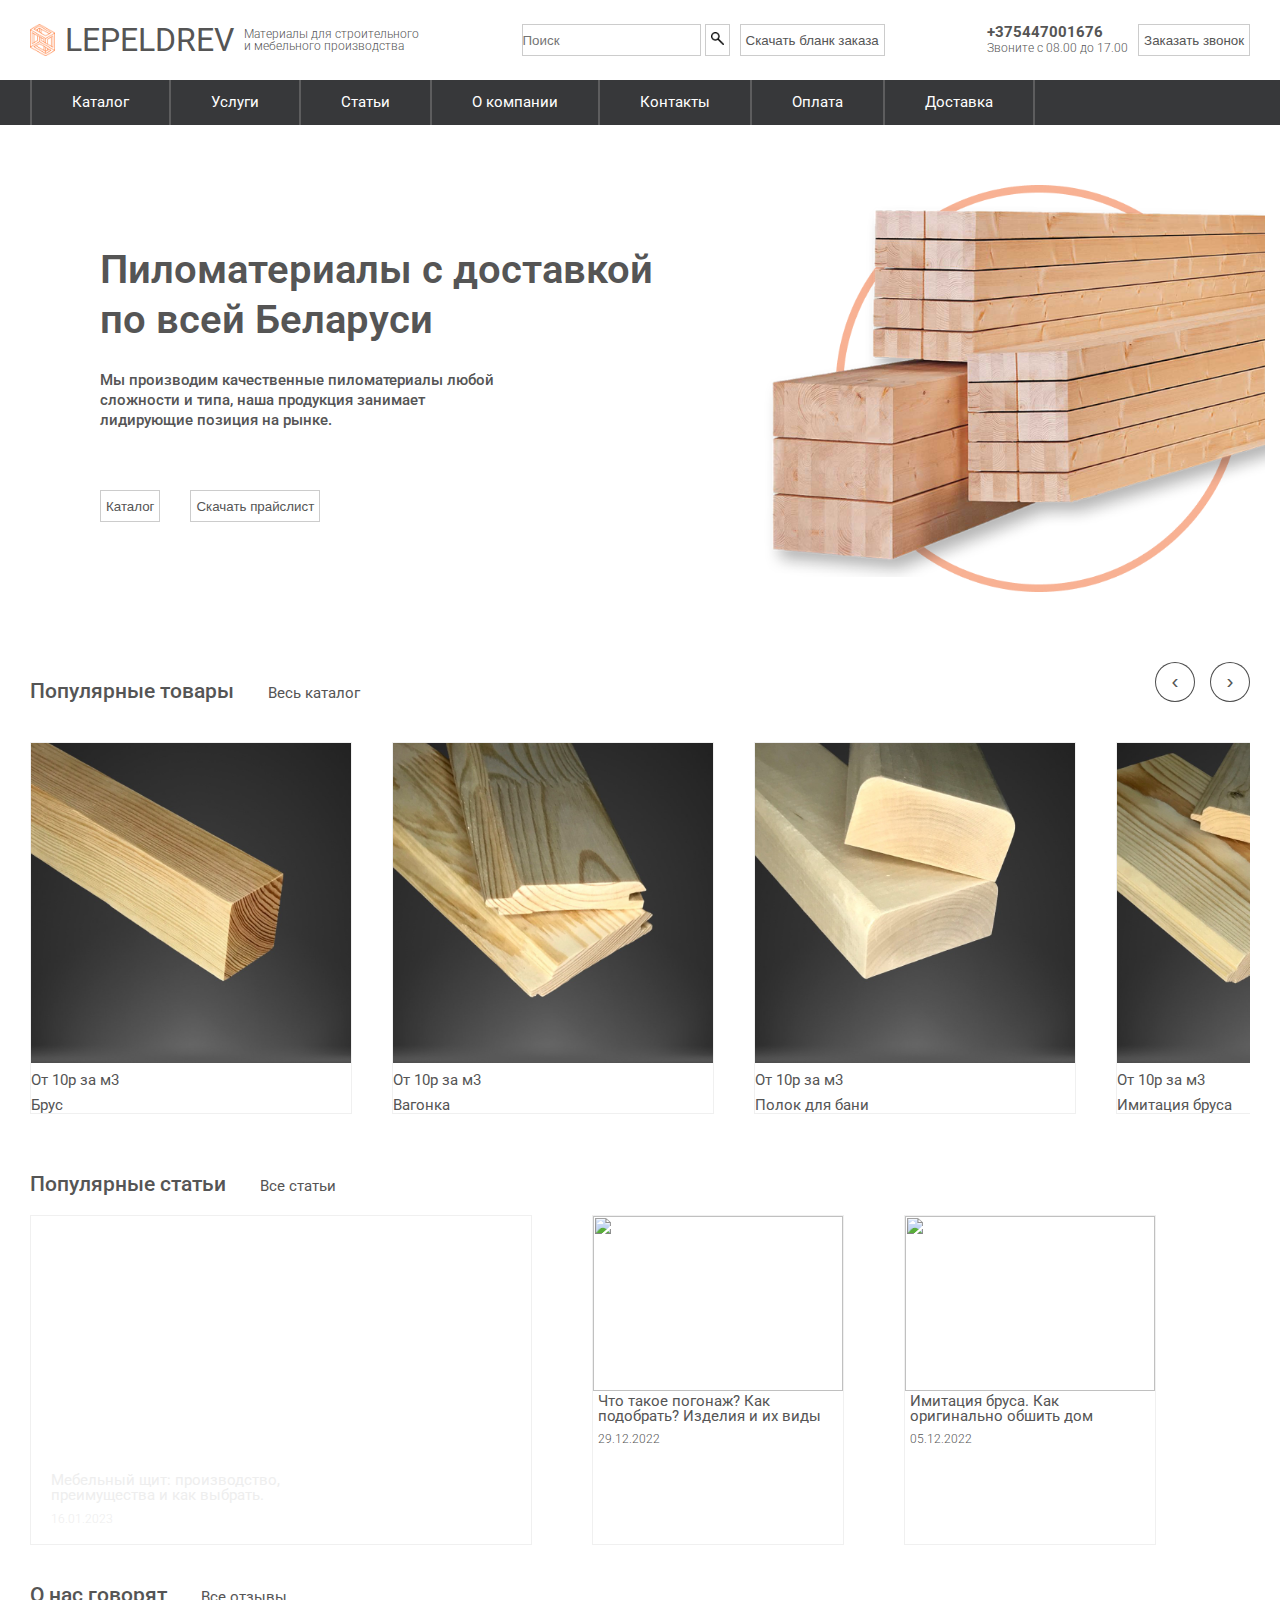
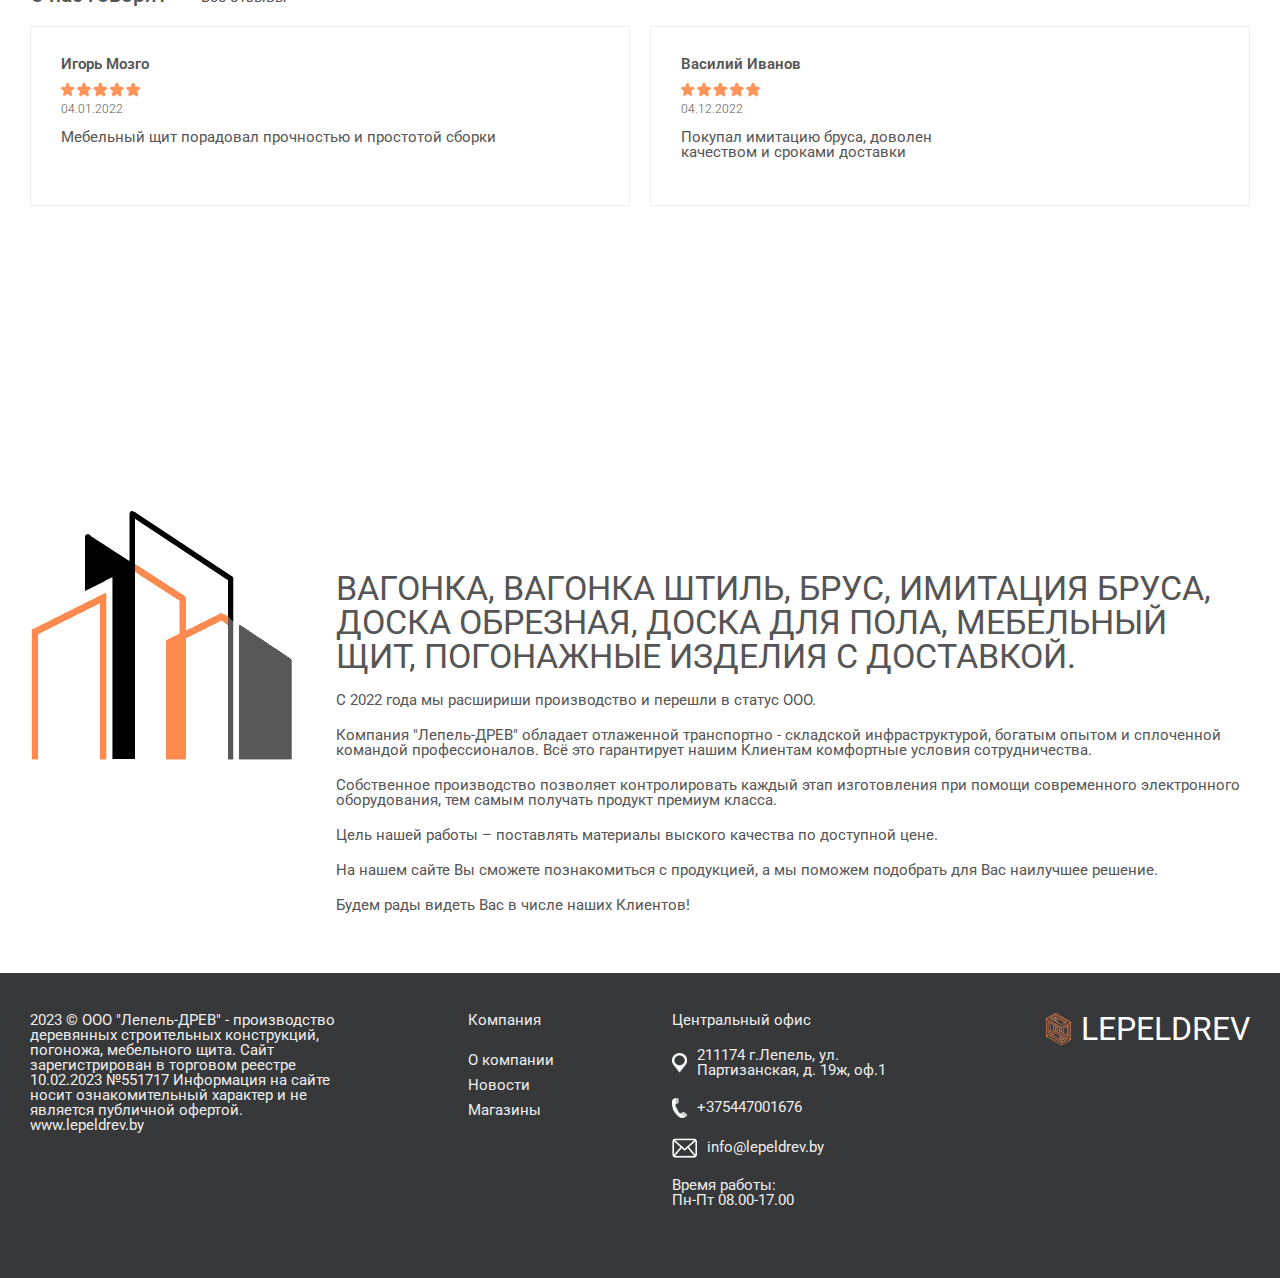
==== pages/index.html @ f9619d04 "add new project" ====
<!DOCTYPE html>
<html lang="en">

<head>
    <meta charset="UTF-8">
    <meta http-equiv="X-UA-Compatible" content="IE=edge">
    <meta name="viewport" content="width=device-width, initial-scale=1.0">
    <link rel="stylesheet" href="../styles/style.css">
    <link rel="shortcut icon" href="../assets/icons/logo.png" type="image/png">
    <title>LEPELDREV - Материалы для строительного
        и мебельного производства</title>
</head>

<body>
    <div class="mobile__menu border__smooth container">
        <div class="button__close-list">
            <img class="close__img" src="../assets/icons/close.png" alt="#">
        </div>

        <ul class="mobile__menu-list">
            <li><a class="smooth__text large__text links__orange" href="../pages/catalog.html">Каталог</a></li>
            <li><a class="smooth__text large__text links__orange" href="#">Услуги</a></li>
            <li><a class="smooth__text large__text links__orange" href="#">Статьи</a></li>
            <li><a class="smooth__text large__text links__orange" href="#company">О компании</a></li>
            <li><a class="smooth__text large__text links__orange" href="#footer">Контакты</a></li>
            <li><a class="smooth__text large__text links__orange" href="">Оплата</a></li>
            <li><a class="smooth__text large__text links__orange" href="">Доставка</a></li>
        </ul>
        <a class="number smooth__text large__text" href="tel: +375447001676"><span>+375447001676</span><br>
            <span class="smooth__text medium__text">Звоните с 08.00 до 17.00</span>
        </a>
    </div>

    <header id="header">
        <div class="header__content wrapper">
            <div class="header__content-top row container">

                <div class="top__item-mobile">
                    <a href="../pages/index.html" class="row">
                        <img class="top__logo-img logo" src="#" alt="icon">
                        <span>LEPELDREV</span>
                    </a>
                </div>
                <div class="top__item-mobile">
                    <img class="top__burger-menu" src="../assets/icons/Burger.png" alt="burger">
                </div>

                <div class="logo top__item row">
                    <a href="../pages/index.html" class="row">
                        <img class="top__logo-img logo" src="#" alt="icon">
                        <span>LEPELDREV</span>
                    </a>


                    <div class="top__info">
                        <h1 class="top__info-title smooth__text small__text">Материалы для строительного<br>и мебельного
                            производства
                        </h1>
                    </div>
                </div>
                <div class="row top__item">
                    <form action="get" class="top__search">
                        <input class="search" type="search" placeholder="Поиск">
                        <button class="button" type="submit">
                            <img class="search__logo" src="" alt="img">
                        </button>
                    </form>

                    <a href="../assets/files/blank_zakaza.xlsx" download><button class="button top__download">Скачать
                            бланк заказа</button></a>
                </div>

                <div class="row top__item ">
                    <div class="top__number ">
                        <a class="number smooth__text" href="tel: +375447001676"><span>+375447001676</span><br>
                            <span class="smooth__text small__text">Звоните с 08.00 до 17.00</span>
                        </a>
                    </div>

                    <button class="button top__button button__call button__bg-orange">Заказать звонок</button>
                </div>

            </div>

            <div class="header__content-middle smooth__bg container"><!--меню с ссылками-->
                <nav class="middle__menu white__text nav__menu-mobile">
                    <ul class="row">
                        <li class="middle__item"><a href="../pages/catalog.html">Каталог</a></li>
                        <li class="middle__item"><a href="#">Услуги</a></li>
                        <li class="middle__item"><a href="#">Статьи</a></li>
                        <li class="middle__item"><a href="#company">О компании</a></li>
                        <li class="middle__item"><a href="#footer">Контакты</a></li>
                        <li class="middle__item"><a href="">Оплата</a></li>
                        <li class="middle__item"><a href="">Доставка</a></li>
                    </ul>
                </nav>
            </div>
        </div>
    </header>

    <main>
        <section class="about ">
            <div class="about__content wrapper">
                <div class="about__content-left">
                    <h2 class="about__title">Пиломатериалы с доставкой
                        по всей Беларуси</h2>
                    <p class="about__text">Мы производим качественные пиломатериалы
                        любой сложности и типа, наша продукция занимает
                        лидирующие позиция на рынке.</p>
                    <div class="about__buttons">
                        <button class="button button__bg-orange border__black ">Каталог</button>
                        <button class="button border__black">Скачать прайслист</button>
                    </div>
                </div>
            </div>
        </section>

        <section class="goods container wrapper">
            <div class="goods__tittle section__title">
                <div class="main__title">
                    <h2 class="large__text">Популярные товары</h2>
                    <a class="title__link medium__text smooth__text" href="">Весь каталог</a>
                </div>
                <div class="goods__buttons">
                    <button
                        class="button__circle button__circle-left border__black large__text"><span>&#8249;</span></button>
                    <button
                        class="button__circle button__circle-right border__black large__text"><span>&#8250;</span></button>
                </div>
            </div>
            <div class="goods__slider">
                <div class="goods__slider-line">
                    <div class="goods__item border__smooth hover__shadow">
                        <img src="../assets/pictures/t_brus_1.jpg" alt="img">
                        <span class="medium__text">От 10р за м3</span>
                        <span class="medium__text">Брус</span>
                    </div>
                    <div class="goods__item border__smooth hover__shadow">
                        <img src="../assets/pictures/t_vagonka.jpg" alt="img">
                        <span class="medium__text">От 10р за м3</span>
                        <span class="medium__text">Вагонка</span>
                    </div>
                    <div class="goods__item border__smooth hover__shadow">
                        <img src="../assets/pictures/t_polok_1.jpg" alt="img">
                        <span class="medium__text">От 10р за м3</span>
                        <span class="medium__text">Полок для бани</span>
                    </div>
                    <div class="goods__item border__smooth hover__shadow">
                        <img src="../assets/pictures/t_imitacya_2.jpg" alt="img">
                        <span class="medium__text">От 10р за м3</span>
                        <span class="medium__text">Имитация бруса</span>
                    </div>
                    <div class="goods__item border__smooth hover__shadow">
                        <img src="../assets/pictures/t_pogonazh_1.jpg" alt="img">
                        <span class="medium__text">От 10р за м3</span>
                        <span class="medium__text">Погонаж</span>
                    </div>
                </div>
            </div>
        </section>
        <section class="news container wrapper">
            <div class="main__title section__title">
                <h2 class="large__text">Популярные статьи</h2>
                <a class="title__link medium__text smooth__text" href="">Все статьи</a>
            </div>
            <div class="news__cards">
                <a class="news__item border__smooth hover__shadow" href="">
                    <div class="news__item1">
                        <div class="news__item-text">
                            <h3 class="white__text large__text medium__text">Мебельный щит: производство,<br>
                                преимущества и как
                                выбрать.</h3>
                            <span class="white__text small__text">16.01.2023</span>
                        </div>
                    </div>
                </a>

                <div class="news__item border__smooth hover__shadow">
                    <a href="#">
                        <img class="news__item-image" src="../assets/pictures/plintus.jpg">
                        <div class="news__item-text2">
                            <h3 class="medium__text smooth__text">Что такое погонаж? Как подобрать? Изделия и их виды
                            </h3>
                            <span class="small__text smooth__text">29.12.2022</span>
                        </div>

                    </a>
                </div>

                <div class="news__item border__smooth hover__shadow">
                    <a href="#">
                        <img class="news__item-image" src="../assets/pictures/fsh.jpg">
                        <div class="news__item-text2">
                            <h3 class="medium__text smooth__text">Имитация бруса. Как оригинально обшить дом</h3>
                            <span class="small__text smooth__text">05.12.2022</span>
                        </div>

                    </a>
                </div>


            </div>
        </section>

        <section class="reviews container wrapper"> <!--отзывы покупателей (повышает лояльность)-->
            <div class="main__title section__title">
                <h2 class="large__text">О нас говорят</h2>
                <a class="title__link medium__text smooth__text" href="">Все отзывы</a>
            </div>
            <div class="reviews__slider">
                <div class="reviews__cards row">
                    <div class="reviews__item border__smooth hover__shadow">
                        <h4 class="middle__text revievs__name">Игорь Мозго</h4>
                        <img src="../assets/icons/5star.png" alt="ico">
                        <span class="small__text">04.01.2022</span>
                        <p>Мебельный щит порадовал прочностью и простотой сборки</p>
                    </div>
                    <div class="reviews__item border__smooth hover__shadow">
                        <h4 class="middle__text revievs__name">Василий Иванов</h4>
                        <img src="../assets/icons/5star.png" alt="ico">
                        <span class="small__text">04.12.2022</span>
                        <p>Покупал имитацию бруса, доволен<br> качеством и сроками доставки</p>
                    </div>
                </div>
            </div>
        </section>

        <div class="info"></div>

        <section class="compamy container wrapper" id="company">
            <div class="leftblock">
                <img src="../assets/icons/logo2.png" alt="">
            </div>
            <div class="rightblock">
                <h2>ВАГОНКА, ВАГОНКА ШТИЛЬ, БРУС, ИМИТАЦИЯ БРУСА, ДОСКА ОБРЕЗНАЯ, ДОСКА ДЛЯ ПОЛА, МЕБЕЛЬНЫЙ ЩИТ,
                    ПОГОНАЖНЫЕ ИЗДЕЛИЯ С ДОСТАВКОЙ.</h2>

                <p>С 2022 года мы расшириши производство и перешли в статус ООО.</p>

                <p>Компания "Лепель-ДРЕВ" обладает отлаженной транспортно - складской инфраструктурой, богатым
                    опытом и сплоченной командой профессионалов. Всё это гарантирует нашим Клиентам комфортные
                    условия сотрудничества.</p>

                <p>Собственное производство позволяет контролировать каждый этап изготовления при помощи современного
                    электронного оборудования, тем самым получать продукт премиум класса.</p>

                <p>Цель нашей работы – поставлять материалы выского качества по доступной цене.</p>

                <p>На нашем сайте Вы сможете познакомиться с продукцией, а мы поможем подобрать для Вас
                    наилучшее решение.</p>

                <p>Будем рады видеть Вас в числе наших Клиентов!</p>
            </div>
        </section>

    </main>
    <footer id="footer" class="smooth__bg">
        <div class="container footer__content">
            <div class="footer__text">
                <p class=" white__text">2023 © ООО "Лепель-ДРЕВ" - производство деревянных строительных
                    конструкций,
                    погоножа, мебельного щита. Сайт зарегистрирован в торговом реестре 10.02.2023 №551717 Информация на
                    сайте носит ознакомительный характер и не является публичной офертой. www.lepeldrev.by </p>
            </div>
            <div class="footer__text">
                <span class="white__text footer__text-title">Компания</span>
                <ul class="footer__links white__text">
                    <li><a class="white__text links__orange" href="#about__company">О компании</a></li>
                    <li><a class="white__text links__orange" href="#news">Новости</a></li>
                    <li><a class="white__text links__orange" href="#shops">Магазины</a></li>
                    <!--необходимо создать точки на гугл и яндекс картах-->
                </ul>
            </div>

            <div>
                <ul class="footer__contacts white__text">
                    <li>Центральный офис</li>
                    <li><a class="white__text row links__orange"
                            href="https://www.google.com/maps/d/u/0/edit?mid=1RhRLeR4IUbuDTW55aj6hLyPZtSLef0s&ll=54.875875285631764%2C28.70717927081293&z=18"
                            target="_blank">
                            <img class="footer__icon geo__icon" src="../assets/icons/geo.png" alt="">
                            211174 г.Лепель, ул. Партизанская, д. 19ж, оф.1</a></li>
                    <li>
                        <a class="white__text row links__orange" href="tel: +375447001676">
                            <img class=" footer__icon tel__icon" src="../assets/icons/tel.png" alt="">
                            +375447001676
                        </a>
                    </li>
                    <li>
                        <a class="white__text row links__orange" href="mailto:lepel-drev@yandex.ru" target="_blank">
                            <img class=" footer__icon email__icon" src="../assets/icons/email.png" alt="">
                            info@lepeldrev.by
                        </a>
                    </li>
                    <li>Время работы:<br> Пн-Пт 08.00-17.00</li>
                </ul>
            </div>
            <div class="logo row footer__logo">
                <a href="" class="row">
                    <img class="top__logo-img logo" src="#" alt="icon">
                    <span>LEPELDREV</span>
                </a>
            </div>
        </div>

    </footer>
    <div class="overlay"></div>
    <form class="question__form-hidden" id="question__form" action="../mailer/mail.php" method="POST">
        <div class="question__hidden-content">
            <div class="form__stage1">
                <button class="form__close">
                    <img class="close__img" src="../assets/icons/close.png" alt="#">
                </button>
                <h2 class="hidden__form-title smooth__text large__text">Заказать звонок</h2>
                <div class="hidden__form-text">
                    <p class="small__text">Ваше имя</p>
                    <input class="border__black" type="text" name="user_name" required maxlength="20">
                    <p class="small__text">Номер телефона</p>
                    <input class="border__black" type="tel" name="user_phone" placeholder="+375" required
                        maxlength="15">
                </div>
                <input type="submit" value="ЗАКАЗАТЬ"
                    class="hidden__button question__form-btn smooth__text border__black button button__call">
                <a class="hidden__form-link small__text smooth__text" href="../assets/files/politika.pdf" download>
                    <p>Нажимая на кнопку “Заказать” вы соглашайтесь с политикой конфиденциальности и пользовательским
                        соглашением</p>
                </a>
            </div>
    </form>

    </form>
    <script src="../scripts/popup.js"></script>
    <script src="../scripts/burger.js"></script>
    <script src="../scripts/slider.js"></script>
</body>

</html>
---- styles/style.css ----
@import url("https://fonts.googleapis.com/css2?family=Roboto:ital,wght@0,100;0,300;0,400;0,500;0,700;0,900;1,100;1,300;1,400;1,500;1,700;1,900&display=swap");
html,
body,
div,
span,
applet,
object,
iframe,
h1,
h2,
h3,
h4,
h5,
h6,
p,
blockquote,
pre,
a,
abbr,
acronym,
address,
big,
cite,
code,
del,
dfn,
em,
img,
ins,
kbd,
q,
s,
samp,
small,
strike,
strong,
sub,
sup,
tt,
var,
b,
u,
i,
center,
dl,
dt,
dd,
ol,
ul,
li,
fieldset,
form,
label,
legend,
table,
caption,
tbody,
tfoot,
thead,
tr,
th,
td,
article,
aside,
canvas,
details,
embed,
figure,
figcaption,
footer,
header,
hgroup,
menu,
nav,
output,
ruby,
section,
summary,
time,
mark,
audio,
video {
  margin: 0;
  padding: 0;
  border: 0;
  font-size: 100%;
  font: inherit;
  vertical-align: baseline;
}

/* HTML5 display-role reset for older browsers */
article,
aside,
details,
figcaption,
figure,
footer,
header,
hgroup,
menu,
nav,
section {
  display: block;
}

body {
  line-height: 1;
}

ol,
ul {
  list-style: none;
}

blockquote,
q {
  quotes: none;
}

blockquote:before,
blockquote:after,
q:before,
q:after {
  content: '';
  content: none;
}

table {
  border-collapse: collapse;
  border-spacing: 0;
}

header .header__content .header__content-top {
  z-index: 111;
  -webkit-box-pack: justify;
      -ms-flex-pack: justify;
          justify-content: space-between;
  height: 8rem;
}

header .header__content .header__content-top .top__item-mobile {
  display: none;
}

header .header__content .header__content-top .top__item {
  gap: 10px;
}

header .header__content .header__content-top .top__search input {
  height: 3.2rem;
  border: 1px solid rgba(85, 85, 85, 0.3);
  padding: 0;
}

header .header__content .header__content-middle {
  z-index: 111;
}

header .header__content .header__content-middle .middle__menu ul {
  -webkit-box-pack: left;
      -ms-flex-pack: left;
          justify-content: left;
}

header .header__content .header__content-middle .middle__menu ul .middle__item {
  padding: 1.5rem 0;
  border-left: 2px solid rgba(151, 151, 151, 0.4);
}

header .header__content .header__content-middle .middle__menu ul .middle__item:nth-last-child(1) {
  border-right: 2px solid rgba(151, 151, 151, 0.4);
}

header .header__content .header__content-middle .middle__menu ul .middle__item:hover {
  background-color: rgba(151, 151, 151, 0.3);
  cursor: pointer;
}

header .header__content .header__content-middle .middle__menu ul .middle__item a {
  color: white;
  padding: 1.5rem 4rem;
}

.mobile__menu {
  top: 0;
  display: none;
  position: absolute;
  right: -150vw;
  margin: 0 auto;
  z-index: 11111;
  -webkit-transition: 0.5s;
  transition: 0.5s;
  background-color: white;
  height: 100vh;
}

.mobile__menu .mobile__menu-list {
  margin-bottom: 2rem;
}

.mobile__menu .mobile__menu-list li {
  padding: 0.5rem 0;
}

.mobile__menu .button__close-list {
  display: -webkit-box;
  display: -ms-flexbox;
  display: flex;
  -webkit-box-align: center;
      -ms-flex-align: center;
          align-items: center;
  -webkit-box-pack: end;
      -ms-flex-pack: end;
          justify-content: flex-end;
  height: 6rem;
  cursor: pointer;
}

.mobile__menu .button__close-list img {
  max-width: 3rem;
}

.open {
  display: none;
  right: 0;
  -webkit-transition: 0.5s;
  transition: 0.5s;
}

.top__logo-img {
  content: url(../assets/icons/logo.png);
  max-height: 3.2rem;
}

.search__logo {
  content: url(../assets/icons/51658.png);
  max-height: 13px;
}

@media screen and (max-width: 1000px) {
  header {
    background: #37383a;
    position: -webkit-sticky;
    position: sticky;
    top: 0;
    z-index: 1111;
  }
  header .header__content .header__content-top {
    height: 6rem;
  }
  header .header__content .header__content-top .top__item {
    display: none;
  }
  header .header__content .header__content-top .top__item-mobile {
    display: block;
  }
  header .header__content .header__content-top .top__item-mobile a {
    font-size: 3rem;
    gap: 1rem;
  }
  header .header__content .header__content-top .top__item-mobile a span {
    color: white;
  }
  header .header__content .header__content-top .top__item-mobile .top__burger-menu {
    position: absolute;
    z-index: 111;
    width: auto;
    height: 2.5rem;
    position: relative;
    z-index: 2;
    cursor: pointer;
  }
  .mobile__menu {
    width: 35vw;
    display: none;
  }
  .header__content-middle {
    display: none;
  }
  .open {
    display: block;
    -webkit-transition: 0.5s;
    transition: 0.5s;
  }
}

@media screen and (max-width: 767px) {
  .mobile__menu {
    width: 50vw;
  }
}

@media screen and (max-width: 320px) {
  .mobile__menu {
    width: 100vw;
  }
}

footer {
  padding: 4rem 0 5rem;
}

footer .footer__content {
  display: -webkit-box;
  display: -ms-flexbox;
  display: flex;
  -webkit-box-pack: justify;
      -ms-flex-pack: justify;
          justify-content: space-between;
  -webkit-box-align: start;
      -ms-flex-align: start;
          align-items: flex-start;
}

footer .footer__content .footer__text {
  max-width: 25vw;
}

footer .footer__content .footer__links {
  margin-top: 2rem;
}

footer .footer__content .footer__links li {
  padding: 0.5rem 0;
}

footer .footer__content .footer__contacts {
  max-width: 20vw;
}

footer .footer__content .footer__contacts li {
  padding: 0 0 2rem;
}

footer .footer__content .footer__contacts .footer__icon {
  max-height: 2rem;
  padding-right: 1rem;
}

@media screen and (max-width: 640px) {
  footer .footer__content {
    -ms-flex-wrap: wrap;
        flex-wrap: wrap;
    -webkit-box-align: center;
        -ms-flex-align: center;
            align-items: center;
  }
  footer .footer__content .footer__text {
    max-width: 100vw;
  }
}

body {
  font-size: 1.5rem;
  font-family: 'Roboto', sans-serif;
}

header {
  font-size: 1.5rem;
}

.logo {
  font-size: 3.2rem;
}

.footer__logo a span {
  color: #ffffff;
}

.smooth__text {
  color: #555555;
}

.white__text {
  color: #eee;
}

span {
  color: #555555;
}

.large__text {
  font-size: 2.1rem;
  font-weight: 500;
}

.medium__text {
  font-size: 1.5rem;
  font-weight: 400;
}

.small__text {
  font-size: 1.2rem;
  font-weight: 300;
}

.number {
  font-weight: 700;
}

.revievs__name {
  font-weight: 600;
}

.button__bg-orange:hover {
  background-color: #ff945a;
  color: white;
}

.border__black {
  border: 1px solid rgba(32, 32, 32, 0.8);
}

.border__black:hover {
  border: #ff945a;
}

.links__orange:hover {
  color: #ff945a;
}

.goods .goods__tittle {
  display: -webkit-box;
  display: -ms-flexbox;
  display: flex;
  -webkit-box-pack: justify;
      -ms-flex-pack: justify;
          justify-content: space-between;
  -webkit-box-align: end;
      -ms-flex-align: end;
          align-items: end;
}

.goods .goods__tittle .goods__buttons {
  display: -webkit-box;
  display: -ms-flexbox;
  display: flex;
  gap: 0 1.5rem;
}

.goods .goods__slider {
  max-height: 45rem;
  width: 100%;
  overflow: hidden;
}

.goods .goods__slider .goods__slider-line {
  width: 100%;
  max-height: 600px;
  display: -webkit-box;
  display: -ms-flexbox;
  display: flex;
  position: relative;
  left: 0;
  padding: 2rem 0;
  gap: 4rem;
}

.goods .goods__slider .goods__slider-line .goods__item {
  display: -webkit-box;
  display: -ms-flexbox;
  display: flex;
  -webkit-box-orient: vertical;
  -webkit-box-direction: normal;
      -ms-flex-direction: column;
          flex-direction: column;
  -webkit-box-align: start;
      -ms-flex-align: start;
          align-items: flex-start;
  height: auto;
  width: 32rem;
}

.goods .goods__slider .goods__slider-line .goods__item img {
  width: 32rem;
  height: auto;
}

.goods .goods__slider .goods__slider-line .goods__item span {
  padding-top: 1rem;
}

@media screen and (max-width: 1000px) {
  .goods .goods__cards {
    display: -webkit-box;
    display: -ms-flexbox;
    display: flex;
    -webkit-box-orient: vertical;
    -webkit-box-direction: normal;
        -ms-flex-direction: column;
            flex-direction: column;
    -webkit-box-align: start;
        -ms-flex-align: start;
            align-items: flex-start;
  }
  .goods .goods__cards .goods__item {
    -webkit-box-orient: horizontal;
    -webkit-box-direction: normal;
        -ms-flex-direction: row;
            flex-direction: row;
    -webkit-box-pack: start;
        -ms-flex-pack: start;
            justify-content: flex-start;
  }
  .goods .goods__cards .goods__item img {
    max-width: 2rem;
  }
  .goods .goods__cards .goods__item span {
    padding-top: 2rem;
  }
}

.news__cards {
  display: -webkit-box;
  display: -ms-flexbox;
  display: flex;
  -webkit-box-align: start;
      -ms-flex-align: start;
          align-items: flex-start;
  -ms-flex-wrap: wrap;
      flex-wrap: wrap;
  gap: 6rem;
}

.news__cards .news__item1 {
  width: 50rem;
  height: 35rem;
  background: url(../assets/pictures/n_schit.JPG);
  background-size: 120%;
  background-repeat: no-repeat;
  background-position: center;
  display: -webkit-box;
  display: -ms-flexbox;
  display: flex;
  -webkit-box-align: end;
      -ms-flex-align: end;
          align-items: flex-end;
}

.news__cards .news__item {
  overflow: hidden;
  width: auto;
  height: 33rem;
}

.news__cards .news__item .news__item-text {
  padding: 4rem 2rem;
  color: white;
}

.news__cards .news__item .news__item-text :nth-child(1) {
  padding-bottom: 0.8rem;
}

.news__item-image {
  width: 25rem;
  height: 17.5rem;
  padding-bottom: 2rem;
  overflow: hidden;
}

.news__item-text2 h3 {
  max-width: 25rem;
  margin-bottom: 0.7rem;
  padding: 0 0.5rem;
}

.news__item-text2 span {
  padding: 0 0.5rem;
}

@media screen and (max-width: 767px) {
  .news__cards .news__item1 {
    height: 30rem;
  }
  .news__cards .news__item {
    overflow: hidden;
    margin-right: 6rem;
    width: auto;
    height: 30rem;
  }
  .news__cards .news__item:nth-child(2) {
    display: none;
  }
}

@media screen and (max-width: 320px) {
  .news__cards {
    -webkit-box-align: center;
        -ms-flex-align: center;
            align-items: center;
  }
  .news__cards .news__item1 {
    height: 30rem;
  }
  .news__cards .news__item1 .news__item-text {
    font-size: 2rem;
  }
}

.reviews__slider .reviews__cards {
  -webkit-box-align: start;
      -ms-flex-align: start;
          align-items: flex-start;
  -webkit-box-pack: justify;
      -ms-flex-pack: justify;
          justify-content: space-between;
  gap: 2rem;
}

.reviews__slider .reviews__cards .reviews__item {
  padding: 3rem 4rem 2rem 3rem;
  width: 50vw;
  height: 18rem;
  display: -webkit-box;
  display: -ms-flexbox;
  display: flex;
  -webkit-box-orient: vertical;
  -webkit-box-direction: normal;
      -ms-flex-direction: column;
          flex-direction: column;
}

.reviews__slider .reviews__cards .reviews__item h4 {
  margin-bottom: 1rem;
}

.reviews__slider .reviews__cards .reviews__item img {
  margin-bottom: 0.5rem;
  max-height: 3rem;
  max-width: 8rem;
}

.reviews__slider .reviews__cards .reviews__item p {
  margin-top: 1.5rem;
}

@media screen and (max-width: 767px) {
  .reviews__slider .reviews__cards {
    -webkit-box-align: start;
        -ms-flex-align: start;
            align-items: flex-start;
    -webkit-box-pack: justify;
        -ms-flex-pack: justify;
            justify-content: space-between;
  }
  .reviews__slider .reviews__cards .reviews__item {
    max-width: 80vw;
  }
  .reviews__slider .reviews__cards .reviews__item:nth-child(1) {
    display: none;
  }
  .reviews__slider .reviews__cards .reviews__item h4 {
    margin-bottom: 1rem;
  }
  .reviews__slider .reviews__cards .reviews__item img {
    margin-bottom: 0.5rem;
    max-height: 3rem;
    max-width: 8rem;
  }
  .reviews__slider .reviews__cards .reviews__item p {
    margin-top: 1.5rem;
  }
}

.noscroll {
  overflow-y: hidden;
}

.question__form-hidden {
  display: none;
  position: absolute;
  top: calc(50% - 10rem);
  left: calc(50% - 16rem);
  z-index: 1000000;
  background: #ffffff;
  max-width: 35rem;
}

.question__form-hidden .question__hidden-content {
  padding: 3rem 3rem 3rem;
}

.form__close {
  background-color: white;
  border: none;
  position: absolute;
  right: 2rem;
  top: 2rem;
  cursor: pointer;
}

.close__img {
  -webkit-transform: rotate(45deg);
          transform: rotate(45deg);
  max-width: 2rem;
}

.hidden__form-title {
  margin: 0 auto;
  text-align: center;
}

.hidden__form-text {
  margin: 0 auto;
  text-align: center;
}

.hidden__form-text p {
  margin: 1rem 0 0.3rem 0;
}

.hidden__form-text input {
  height: 2.5rem;
  background: #ffffff;
}

.question__form-btn {
  margin: 2rem 0 2rem;
  position: relative;
  left: 10.5rem;
}

.hidden__form-link {
  font-size: 1rem;
  text-align: center;
}

.overlay {
  display: none;
  position: fixed;
  top: 0;
  height: 100vh;
  width: 100vw;
  z-index: 9000;
  background-color: #2c2b2b;
  opacity: 0.7;
}

.hidden__form-link:hover {
  text-decoration: underline;
}

.catalog__content {
  display: -webkit-inline-box;
  display: -ms-inline-flexbox;
  display: inline-flex;
  margin-bottom: 6rem;
  gap: 10rem;
}

.catalog__content .catalog__content-menu {
  min-width: 20vw;
  max-width: 30vw;
}

.catalog__content .catalog__content-menu ul li {
  padding: 1rem 0;
}

.catalog__content .catalog__content-cards {
  margin: 0 auto;
  text-align: center;
}

.catalog__content .catalog__content-cards .content__cards {
  display: -webkit-box;
  display: -ms-flexbox;
  display: flex;
  -ms-flex-wrap: wrap;
      flex-wrap: wrap;
  gap: 3rem 5rem;
}

.catalog__content .catalog__content-cards .content__cards .catalog__content-item {
  display: -webkit-box;
  display: -ms-flexbox;
  display: flex;
  -webkit-box-align: center;
      -ms-flex-align: center;
          align-items: center;
  -webkit-box-orient: vertical;
  -webkit-box-direction: normal;
      -ms-flex-direction: column;
          flex-direction: column;
}

.catalog__content .catalog__content-cards .content__cards .catalog__content-item img {
  width: 32rem;
}

.catalog__content .catalog__content-cards .content__cards .catalog__content-item span {
  padding: 1rem 0;
}

@media screen and (max-width: 767px) {
  .catalog__content .catalog__content-menu {
    display: none;
  }
}

* {
  -webkit-box-sizing: border-box;
          box-sizing: border-box;
  scroll-behavior: smooth;
}

html {
  font-size: 10px;
}

@media screen and (max-width: 1150px) {
  html {
    font-size: 7px;
  }
}

ul,
li,
a {
  text-transform: none;
  text-decoration: none;
  list-style-type: none;
}

body {
  margin: 0 auto;
  padding: 0;
  background-color: #ffffff;
  overflow-x: hidden;
  color: #555555;
}

.wrapper {
  margin: 0 auto;
  margin-bottom: 4rem;
}

.container {
  padding: 0 3rem;
}

.row {
  display: -webkit-box;
  display: -ms-flexbox;
  display: flex;
  -webkit-box-orient: horizontal;
  -webkit-box-direction: normal;
      -ms-flex-direction: row;
          flex-direction: row;
  -webkit-box-align: center;
      -ms-flex-align: center;
          align-items: center;
}

.smooth__bg {
  background-color: #37383a;
}

.button {
  height: 3.2rem;
  background-color: #ffffff;
  border: 1px solid rgba(85, 85, 85, 0.3);
  cursor: pointer;
  color: #555555;
  padding: 0 5px;
}

.catalog__icon {
  max-height: 3.2rem;
}

.vagonka {
  content: url(../assets/pictures/t_vagonka_2.jpg);
}

.shtil {
  content: url(../assets/pictures/t_imitacya_2.jpg);
}

.imbrus {
  content: url(../assets/pictures/t_imitacya_2.jpg);
}

.brus {
  content: url(../assets/pictures/t_brus_2.png);
}

.doska-pol {
  content: url(../assets/pictures/);
}

.doska {
  content: url(../assets/icons/doska.png);
}

.schit {
  content: url(../assets/icons/schit.png);
}

.title__link {
  padding-left: 3.4rem;
}

.main__title {
  display: -webkit-box;
  display: -ms-flexbox;
  display: flex;
  -webkit-box-orient: horizontal;
  -webkit-box-direction: normal;
      -ms-flex-direction: row;
          flex-direction: row;
  -webkit-box-align: baseline;
      -ms-flex-align: baseline;
          align-items: baseline;
}

.section__title {
  margin-bottom: 20px;
}

.logo span {
  color: #555555;
  padding-left: 10px;
}

.border__smooth {
  border: 1px solid rgba(151, 151, 151, 0.15);
}

.hover__shadow {
  cursor: pointer;
}

.hover__shadow:hover {
  -webkit-box-shadow: 0px 0px 20px 3px rgba(0, 0, 0, 0.2);
          box-shadow: 0px 0px 20px 3px rgba(0, 0, 0, 0.2);
}

.slider__btn-right {
  -webkit-transform: rotate(180deg);
          transform: rotate(180deg);
}

.info {
  overflow: hidden;
  width: 100vw;
  height: 25vh;
  background: url(../assets/pictures/vagonka-stil.jpg);
  background-size: 100%;
  background-repeat: no-repeat;
  background-position: bottom;
  margin-bottom: 4rem;
}

.compamy {
  display: -webkit-inline-box;
  display: -ms-inline-flexbox;
  display: inline-flex;
  -webkit-box-align: start;
      -ms-flex-align: start;
          align-items: flex-start;
  gap: 4rem;
}

.compamy .leftblock img {
  max-width: auto;
  max-height: 26rem;
}

.compamy .rightblock h2 {
  margin: 6rem 0 2rem;
  font-size: 3.4rem;
}

.compamy .rightblock p {
  margin: 0 0 2rem;
}

@media screen and (max-width: 767px) {
  .compamy {
    display: -webkit-inline-box;
    display: -ms-inline-flexbox;
    display: inline-flex;
    -webkit-box-align: start;
        -ms-flex-align: start;
            align-items: flex-start;
    gap: 4rem;
  }
  .compamy .leftblock {
    display: none;
  }
}

.title__link:hover {
  text-decoration: underline;
}

.button__circle {
  width: 4rem;
  height: 4rem;
  border-radius: 50%;
  background-color: #ffffff;
}

.button__circle:hover {
  border: 1px solid orange;
  color: orange;
}

.button__circle span {
  position: relative;
  top: -0.1rem;
}

button {
  cursor: pointer;
}

.about {
  background: url(../assets/pictures/Group_bg.png);
  background-repeat: no-repeat;
  background-position: 98% 40%;
  background-size: 40%;
  width: 100vw;
}

.about .about__content {
  padding: 8rem 0 10rem 10rem;
}

.about .about__content .about__title {
  font-weight: 600;
  font-size: 4rem;
  line-height: 5rem;
  max-width: 60rem;
}

.about .about__content .about__text {
  margin-top: 2.5rem;
  font-weight: 500;
  font-size: 1.5rem;
  line-height: 2rem;
  max-width: 40rem;
}

.about .about__content .about__buttons {
  margin-top: 6rem;
  display: -webkit-box;
  display: -ms-flexbox;
  display: flex;
  gap: 3rem;
}
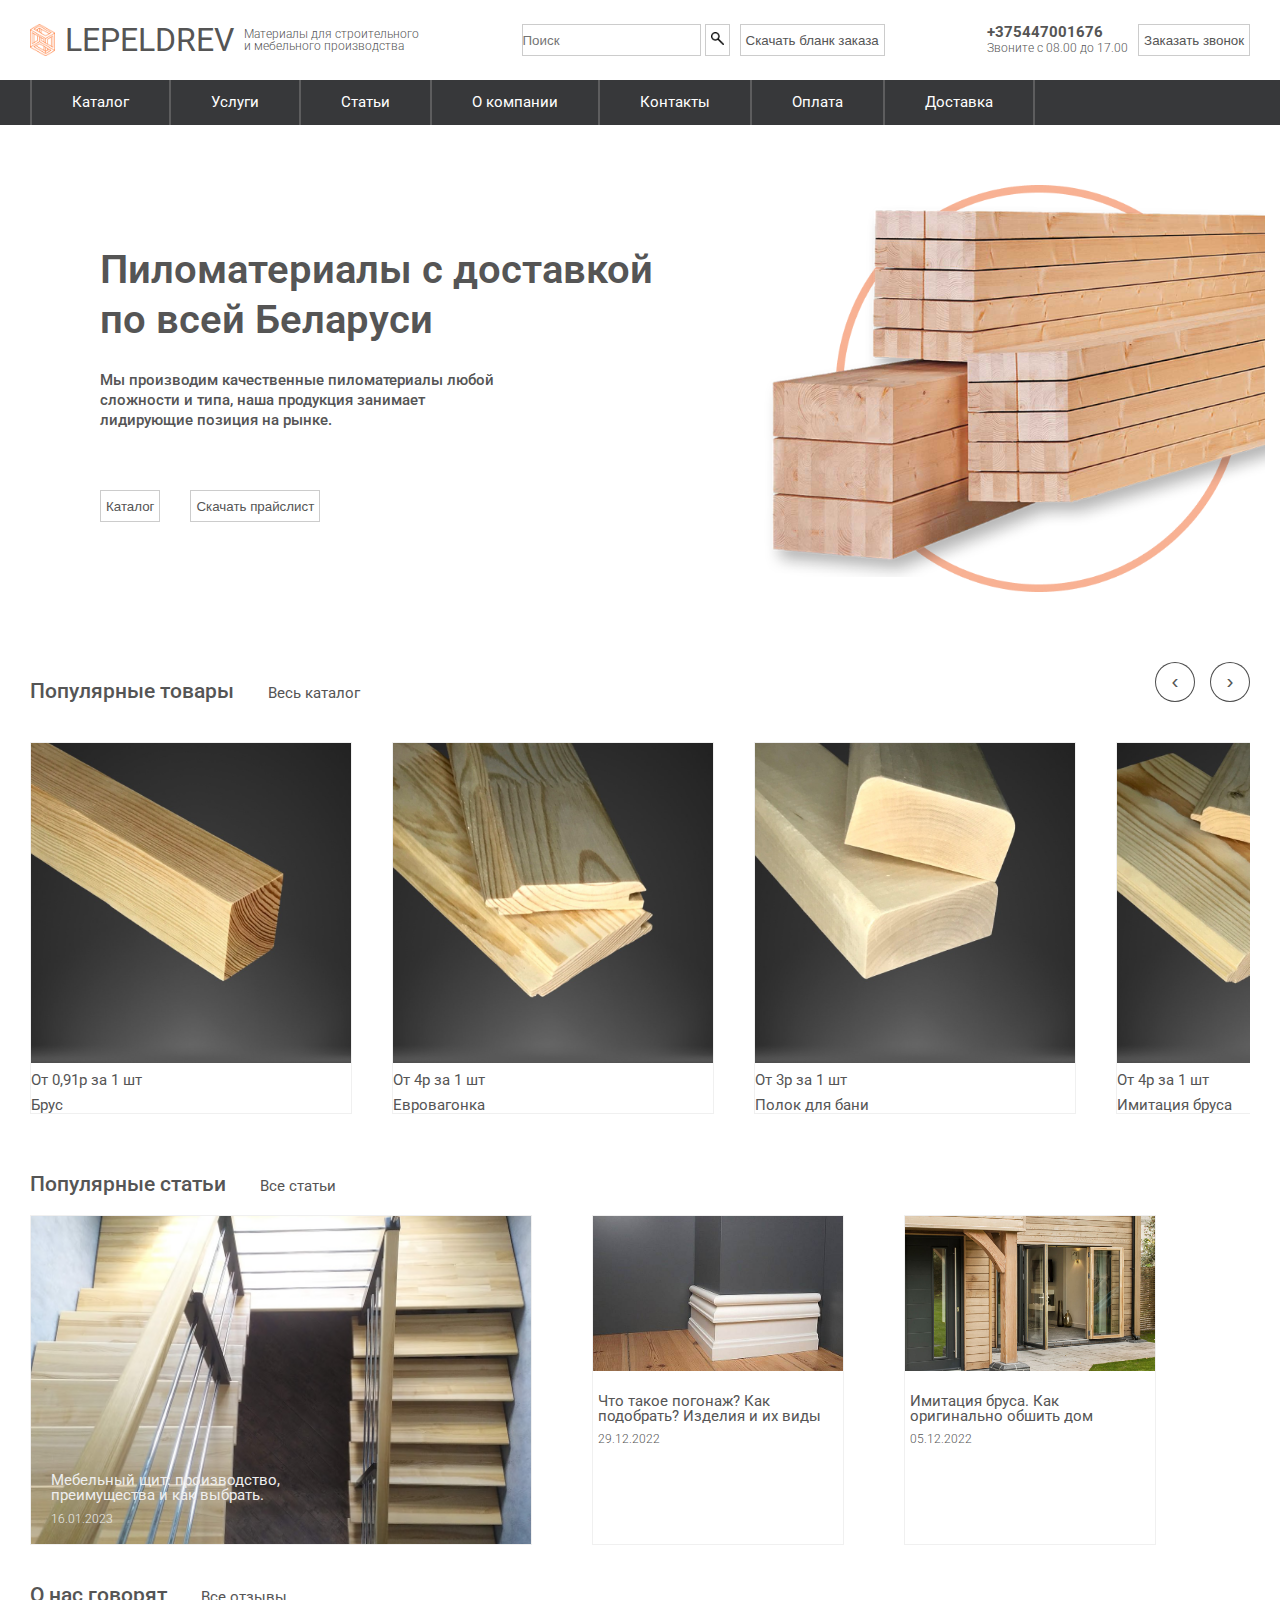
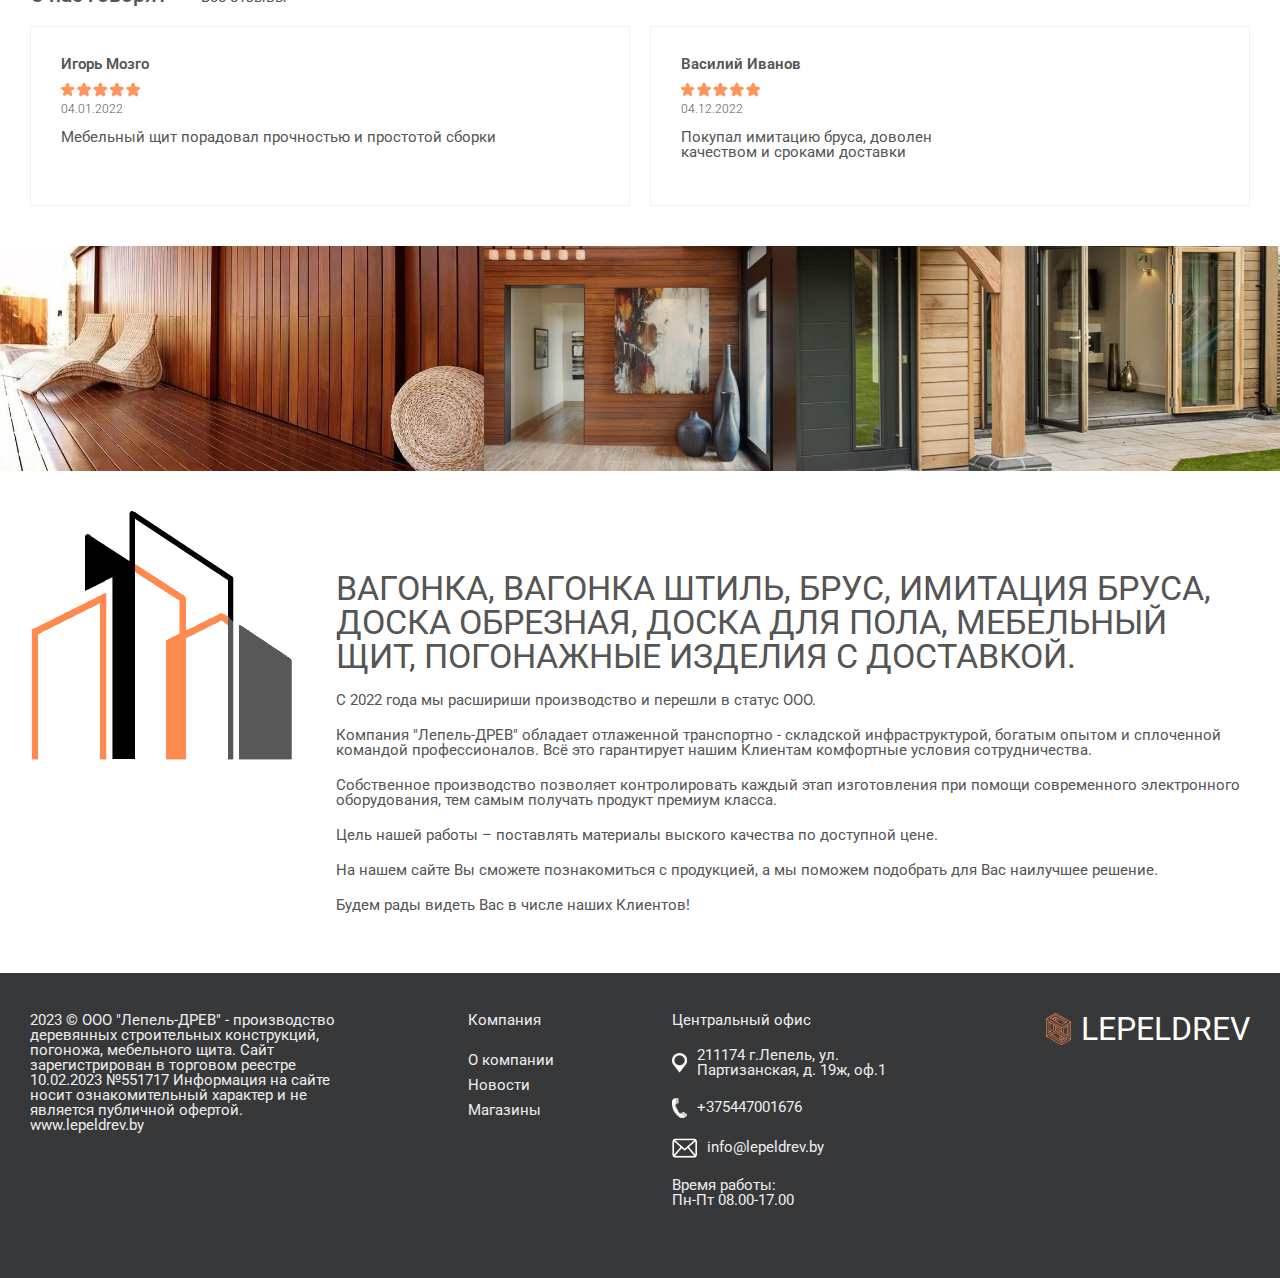
==== commit 35109a7c: "add new files and fix styles, links, and sections" ====
--- a/pages/index.html
+++ b/pages/index.html
@@ -29,6 +29,9 @@
         <a class="number smooth__text large__text" href="tel: +375447001676"><span>+375447001676</span><br>
             <span class="smooth__text medium__text">Звоните с 08.00 до 17.00</span>
         </a>
+        <button class="button top__button button__call button__bg-orange">Заказать звонок</button>
+        <a href="../assets/files/product.xlsx" download><button class="button">Скачать
+                прайслист</button></a>
     </div>
 
     <header id="header">
@@ -108,8 +111,9 @@
                         любой сложности и типа, наша продукция занимает
                         лидирующие позиция на рынке.</p>
                     <div class="about__buttons">
-                        <button class="button button__bg-orange border__black ">Каталог</button>
-                        <button class="button border__black">Скачать прайслист</button>
+                        <a href="../pages/catalog.html"><button class="button button__bg-orange ">Каталог</button></a>
+                        <a href="../assets/files/product.xlsx" download><button class="button">Скачать
+                                прайслист</button></a>
                     </div>
                 </div>
             </div>
@@ -119,7 +123,7 @@
             <div class="goods__tittle section__title">
                 <div class="main__title">
                     <h2 class="large__text">Популярные товары</h2>
-                    <a class="title__link medium__text smooth__text" href="">Весь каталог</a>
+                    <a class="title__link medium__text smooth__text" href="../pages/catalog.html">Весь каталог</a>
                 </div>
                 <div class="goods__buttons">
                     <button
@@ -132,29 +136,31 @@
                 <div class="goods__slider-line">
                     <div class="goods__item border__smooth hover__shadow">
                         <img src="../assets/pictures/t_brus_1.jpg" alt="img">
-                        <span class="medium__text">От 10р за м3</span>
+                        <span class="medium__text">От 0,91р за 1 шт</span>
                         <span class="medium__text">Брус</span>
                     </div>
                     <div class="goods__item border__smooth hover__shadow">
                         <img src="../assets/pictures/t_vagonka.jpg" alt="img">
-                        <span class="medium__text">От 10р за м3</span>
-                        <span class="medium__text">Вагонка</span>
+                        <span class="medium__text">От 4р за 1 шт</span>
+                        <span class="medium__text">Евровагонка</span>
                     </div>
                     <div class="goods__item border__smooth hover__shadow">
                         <img src="../assets/pictures/t_polok_1.jpg" alt="img">
-                        <span class="medium__text">От 10р за м3</span>
+                        <span class="medium__text">От 3р за 1 шт</span>
                         <span class="medium__text">Полок для бани</span>
                     </div>
                     <div class="goods__item border__smooth hover__shadow">
                         <img src="../assets/pictures/t_imitacya_2.jpg" alt="img">
-                        <span class="medium__text">От 10р за м3</span>
+                        <span class="medium__text">От 4р за 1 шт</span>
                         <span class="medium__text">Имитация бруса</span>
                     </div>
                     <div class="goods__item border__smooth hover__shadow">
                         <img src="../assets/pictures/t_pogonazh_1.jpg" alt="img">
-                        <span class="medium__text">От 10р за м3</span>
-                        <span class="medium__text">Погонаж</span>
-                    </div>
+                        <span class="medium__text">От 3р за 1 шт</span>
+                        <span class="medium__text">Плинтус</span>
+                    </div>
+                    <div class="goods__item"><a href="../pages/catalog.html"><button
+                                class="button border__black button__bg-orange">Перейти в каталог</button></a></div>
                 </div>
             </div>
         </section>
@@ -175,7 +181,7 @@
                     </div>
                 </a>
 
-                <div class="news__item border__smooth hover__shadow">
+                <div class="news__item border__smooth hover__shadow" id="news">
                     <a href="#">
                         <img class="news__item-image" src="../assets/pictures/plintus.jpg">
                         <div class="news__item-text2">
@@ -265,10 +271,12 @@
             <div class="footer__text">
                 <span class="white__text footer__text-title">Компания</span>
                 <ul class="footer__links white__text">
-                    <li><a class="white__text links__orange" href="#about__company">О компании</a></li>
+                    <li><a class="white__text links__orange" href="#company">О компании</a></li>
                     <li><a class="white__text links__orange" href="#news">Новости</a></li>
-                    <li><a class="white__text links__orange" href="#shops">Магазины</a></li>
-                    <!--необходимо создать точки на гугл и яндекс картах-->
+                    <li><a class="white__text links__orange" target="_blank"
+                            href="https://www.google.com/maps/d/u/0/edit?mid=1RhRLeR4IUbuDTW55aj6hLyPZtSLef0s&ll=54.875875285631764%2C28.70717927081293&z=18">Магазины</a>
+                    </li>
+
                 </ul>
             </div>
 
--- a/styles/style.css
+++ b/styles/style.css
@@ -202,6 +202,12 @@
   padding: 0.5rem 0;
 }
 
+.mobile__menu button {
+  margin-top: 2rem;
+  width: 22rem;
+  height: 5rem;
+}
+
 .mobile__menu .button__close-list {
   display: -webkit-box;
   display: -ms-flexbox;
@@ -409,10 +415,6 @@
 
 .border__black {
   border: 1px solid rgba(32, 32, 32, 0.8);
-}
-
-.border__black:hover {
-  border: #ff945a;
 }
 
 .links__orange:hover {
@@ -480,8 +482,32 @@
   padding-top: 1rem;
 }
 
-@media screen and (max-width: 1000px) {
-  .goods .goods__cards {
+.goods .goods__slider .goods__slider-line .goods__item button {
+  display: none;
+}
+
+@media screen and (max-width: 767px) {
+  .goods .goods__tittle {
+    display: -webkit-box;
+    display: -ms-flexbox;
+    display: flex;
+    -webkit-box-pack: justify;
+        -ms-flex-pack: justify;
+            justify-content: space-between;
+    -webkit-box-align: end;
+        -ms-flex-align: end;
+            align-items: end;
+  }
+  .goods .goods__tittle .goods__buttons {
+    display: none;
+  }
+  .goods .goods__slider {
+    max-height: 100%;
+    width: 100%;
+  }
+  .goods .goods__slider .goods__slider-line {
+    width: 50%;
+    max-height: 100%;
     display: -webkit-box;
     display: -ms-flexbox;
     display: flex;
@@ -489,24 +515,32 @@
     -webkit-box-direction: normal;
         -ms-flex-direction: column;
             flex-direction: column;
-    -webkit-box-align: start;
-        -ms-flex-align: start;
-            align-items: flex-start;
-  }
-  .goods .goods__cards .goods__item {
-    -webkit-box-orient: horizontal;
+  }
+  .goods .goods__slider .goods__slider-line .goods__item {
+    display: -webkit-box;
+    display: -ms-flexbox;
+    display: flex;
+    -webkit-box-orient: vertical;
     -webkit-box-direction: normal;
-        -ms-flex-direction: row;
-            flex-direction: row;
-    -webkit-box-pack: start;
-        -ms-flex-pack: start;
-            justify-content: flex-start;
-  }
-  .goods .goods__cards .goods__item img {
-    max-width: 2rem;
-  }
-  .goods .goods__cards .goods__item span {
-    padding-top: 2rem;
+        -ms-flex-direction: column;
+            flex-direction: column;
+    -webkit-box-align: center;
+        -ms-flex-align: center;
+            align-items: center;
+    width: 50vw;
+    padding: 0;
+  }
+  .goods .goods__slider .goods__slider-line .goods__item img {
+    width: 50%;
+    height: auto;
+  }
+  .goods .goods__slider .goods__slider-line .goods__item button {
+    display: block;
+    height: 5rem;
+    width: 22rem;
+  }
+  .goods .goods__slider .goods__slider-line .goods__item span {
+    font-size: 2rem;
   }
 }
 
@@ -525,7 +559,7 @@
 .news__cards .news__item1 {
   width: 50rem;
   height: 35rem;
-  background: url(../assets/pictures/n_schit.JPG);
+  background: url(../assets/pictures/schit.JPG);
   background-size: 120%;
   background-repeat: no-repeat;
   background-position: center;
@@ -719,6 +753,14 @@
   margin: 2rem 0 2rem;
   position: relative;
   left: 10.5rem;
+}
+
+@media screen and (max-width: 1150px) {
+  .question__form-btn {
+    margin: 2rem 0 2rem;
+    position: relative;
+    left: 8.5rem;
+  }
 }
 
 .hidden__form-link {
@@ -754,8 +796,19 @@
   max-width: 30vw;
 }
 
-.catalog__content .catalog__content-menu ul li {
+.catalog__content .catalog__content-menu ul li a {
+  display: block;
   padding: 1rem 0;
+}
+
+.catalog__content .catalog__content-menu ul li:hover {
+  border-left: 3px solid #ff945a;
+  -webkit-box-shadow: 0px 0px 10px 5px rgba(0, 0, 0, 0.2);
+          box-shadow: 0px 0px 10px 5px rgba(0, 0, 0, 0.2);
+}
+
+.catalog__content .catalog__content-menu ul li:hover a {
+  padding-left: 4px;
 }
 
 .catalog__content .catalog__content-cards {
@@ -783,19 +836,48 @@
   -webkit-box-direction: normal;
       -ms-flex-direction: column;
           flex-direction: column;
+  cursor: default;
 }
 
 .catalog__content .catalog__content-cards .content__cards .catalog__content-item img {
-  width: 32rem;
+  width: 17.5vw;
 }
 
 .catalog__content .catalog__content-cards .content__cards .catalog__content-item span {
   padding: 1rem 0;
+}
+
+.catalog__content .catalog__content-cards .content__cards .catalog__content-item button {
+  margin: 1rem 0;
+}
+
+@media screen and (max-width: 1000px) {
+  .catalog__content {
+    display: -webkit-inline-box;
+    display: -ms-inline-flexbox;
+    display: inline-flex;
+    margin-bottom: 6rem;
+    gap: 10rem;
+  }
+  .catalog__content .catalog__content-cards .content__cards .catalog__content-item img {
+    width: 25vw;
+  }
+  .catalog__content .catalog__content-cards .content__cards .catalog__content-item button {
+    height: 4rem;
+    width: 15rem;
+  }
 }
 
 @media screen and (max-width: 767px) {
   .catalog__content .catalog__content-menu {
     display: none;
+  }
+  .catalog__content .catalog__content-cards .content__cards .catalog__content-item img {
+    width: 50%;
+  }
+  .catalog__content .catalog__content-cards .content__cards .catalog__content-item button {
+    height: 5rem;
+    width: 22rem;
   }
 }
 
@@ -1004,8 +1086,8 @@
 }
 
 .button__circle:hover {
-  border: 1px solid orange;
-  color: orange;
+  border: 1px solid #ff945a;
+  color: #ff945a;
 }
 
 .button__circle span {
@@ -1051,3 +1133,57 @@
   display: flex;
   gap: 3rem;
 }
+
+@media screen and (max-width: 767px) {
+  .about {
+    background: none;
+  }
+  .about .about__content {
+    padding: 2rem;
+    text-align: center;
+  }
+  .about .about__content .about__content-left {
+    display: -webkit-box;
+    display: -ms-flexbox;
+    display: flex;
+    -webkit-box-pack: center;
+        -ms-flex-pack: center;
+            justify-content: center;
+    -webkit-box-align: center;
+        -ms-flex-align: center;
+            align-items: center;
+    -webkit-box-orient: vertical;
+    -webkit-box-direction: normal;
+        -ms-flex-direction: column;
+            flex-direction: column;
+    text-align: center;
+  }
+  .about .about__content .about__content-left .about__title {
+    font-weight: 600;
+    font-size: 5rem;
+    line-height: 5rem;
+    max-width: 75%;
+  }
+  .about .about__content .about__content-left .about__text {
+    margin-top: 2.5rem;
+    font-weight: 500;
+    font-size: 2rem;
+    line-height: 2rem;
+    max-width: 70%;
+  }
+  .about .about__content .about__content-left .about__buttons {
+    margin-top: 2rem;
+    display: -webkit-box;
+    display: -ms-flexbox;
+    display: flex;
+    -webkit-box-orient: vertical;
+    -webkit-box-direction: reverse;
+        -ms-flex-direction: column-reverse;
+            flex-direction: column-reverse;
+    gap: 2rem;
+  }
+  .about .about__content .about__content-left .about__buttons button {
+    height: 5rem;
+    width: 22rem;
+  }
+}
